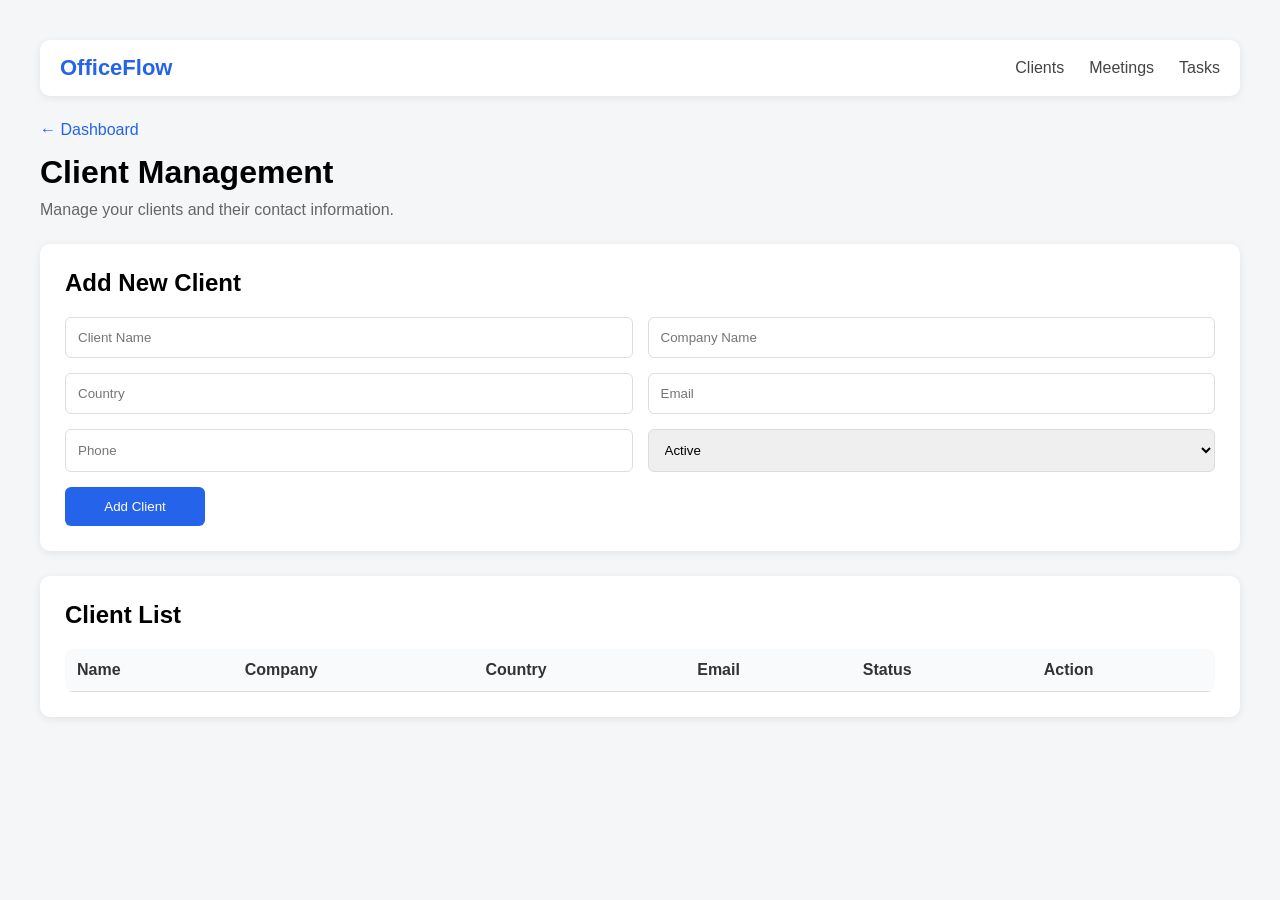
==== templates/clients.html @ b7284d7f "Initial commit - OfficeFlow" ====
<!DOCTYPE html>
<html lang="en">
<head>
    <meta charset="UTF-8">
    <meta name="viewport" content="width=device-width, initial-scale=1.0">

    <title>OfficeFlow - Clients</title>

    <link rel="stylesheet" href="/static/css/style.css">
</head>

<body>

<nav class="navbar">
    <div class="nav-brand">
        <a href="/">OfficeFlow</a>
    </div>

    <div class="nav-links">
        <a href="/clients">Clients</a>
        <a href="/meetings">Meetings</a>
        <a href="/tasks">Tasks</a>
    </div>
</nav>

    <div class="container">
        <a href="/" class="back-link">← Dashboard</a>

        <h1>Client Management</h1>

        <p>Manage your clients and their contact information.</p>

        <div class="card">

            <h2>Add New Client</h2>

            <form id="clientForm">

                <input
                    type="text"
                    id="name"
                    placeholder="Client Name"
                    required
                >

                <input
                    type="text"
                    id="company"
                    placeholder="Company Name"
                    required
                >

                <input
                    type="text"
                    id="country"
                    placeholder="Country"
                >

                <input
                    type="email"
                    id="email"
                    placeholder="Email"
                >

                <input
                    type="text"
                    id="phone"
                    placeholder="Phone"
                >

                <select id="status">
                    <option value="Active">Active</option>
                    <option value="Follow-up">Follow-up</option>
                    <option value="Inactive">Inactive</option>
                </select>

                <button type="submit">
                    Add Client
                </button>

            </form>

        </div>


        <div class="card">

            <h2>Client List</h2>

            <table>

                <thead>
                    <tr>
                        <th>Name</th>
                        <th>Company</th>
                        <th>Country</th>
                        <th>Email</th>
                        <th>Status</th>
                        <th>Action</th>
                    </tr>
                </thead>

                <tbody id="clientTableBody">

                </tbody>

            </table>

        </div>

    </div>

    <script src="/static/js/clients.js"></script>

</body>
</html>
---- static/css/style.css ----
* {
    box-sizing: border-box;
    margin: 0;
    padding: 0;
}

body {
    font-family: Arial, sans-serif;
    background-color: #f4f6f8;
    padding: 40px;
}

.container {
    max-width: 1200px;
    margin: auto;
}

h1 {
    margin-bottom: 10px;
}

p {
    margin-bottom: 25px;
    color: #666;
}

.card {
    background: white;
    padding: 25px;
    margin-bottom: 25px;
    border-radius: 10px;
    box-shadow: 0 2px 8px rgba(0, 0, 0, 0.08);
}

h2 {
    margin-bottom: 20px;
}

form {
    display: grid;
    grid-template-columns: repeat(2, 1fr);
    gap: 15px;
}

input,
select {
    padding: 12px;
    border: 1px solid #ddd;
    border-radius: 6px;
}

button {
    padding: 12px 18px;
    border: none;
    border-radius: 6px;
    cursor: pointer;
    background-color: #2563eb;
    color: white;
}

button:hover {
    opacity: 0.9;
}

table {
    width: 100%;
    border-collapse: collapse;
}

th,
td {
    padding: 12px;
    border-bottom: 1px solid #ddd;
    text-align: left;
}

th {
    background-color: #f8fafc;
}

td button {
    background-color: #dc2626;
}

/* Dashboard */

.dashboard-header {
    background: white;
    padding: 30px;
    margin-bottom: 25px;
    border-radius: 12px;
    box-shadow: 0 2px 8px rgba(0, 0, 0, 0.08);
}

.dashboard-header h1 {
    font-size: 32px;
    margin-bottom: 8px;
}

.dashboard-header p {
    margin-bottom: 0;
}


.dashboard-grid {
    display: grid;
    grid-template-columns: repeat(3, 1fr);
    gap: 20px;
}


.dashboard-card {
    background: white;
    padding: 25px;
    border-radius: 12px;
    box-shadow: 0 2px 8px rgba(0, 0, 0, 0.08);
}


.dashboard-card h2 {
    margin-bottom: 12px;
}


.dashboard-card p {
    min-height: 50px;
    margin-bottom: 20px;
}


.dashboard-card button {
    background-color: #2563eb;
}


.dashboard-footer {
    text-align: center;
    margin-top: 30px;
}

.dashboard-footer p {
    margin-bottom: 0;
    color: #777;
}

/* Navigation Bar */

.navbar {
    max-width: 1200px;
    margin: 0 auto 25px auto;
    padding: 15px 20px;

    background: white;
    border-radius: 10px;

    display: flex;
    justify-content: space-between;
    align-items: center;

    box-shadow: 0 2px 8px rgba(0, 0, 0, 0.08);
}

.nav-brand a {
    text-decoration: none;
    font-size: 22px;
    font-weight: bold;
    color: #2563eb;
}

.nav-links {
    display: flex;
    gap: 25px;
}

.nav-links a {
    text-decoration: none;
    color: #444;
    font-weight: 500;
}

.nav-links a:hover {
    color: #2563eb;
}

.back-link {
    display: inline-block;
    margin-bottom: 15px;

    text-decoration: none;
    color: #2563eb;
    font-weight: 500;
}

.back-link:hover {
    text-decoration: underline;
}

/* Form Improvements */

form button {
    grid-column: 1 / -1;
    width: fit-content;
    min-width: 140px;
}

input:focus,
select:focus {
    outline: none;
    border-color: #2563eb;
    box-shadow: 0 0 0 2px rgba(37, 99, 235, 0.1);
}


/* Table Improvements */

table {
    background: white;
    border-radius: 8px;
    overflow: hidden;
}

th {
    font-weight: 600;
    color: #333;
}

tr:hover {
    background-color: #f8fafc;
}

td button {
    font-size: 13px;
    padding: 8px 12px;
}


/* Responsive Design */

@media (max-width: 800px) {

    body {
        padding: 20px;
    }

    .dashboard-grid {
        grid-template-columns: 1fr;
    }

    form {
        grid-template-columns: 1fr;
    }

    .navbar {
        flex-direction: column;
        gap: 15px;
    }

    .nav-links {
        flex-wrap: wrap;
        justify-content: center;
    }

    table {
        display: block;
        overflow-x: auto;
        white-space: nowrap;
    }
}

/* Dashboard Summary Cards */

.summary-grid {
    display: grid;
    grid-template-columns: repeat(3, 1fr);
    gap: 20px;
    margin-bottom: 35px;
}

.summary-card {
    background: white;
    padding: 22px;
    border-radius: 12px;

    display: flex;
    justify-content: space-between;
    align-items: center;

    box-shadow: 0 2px 8px rgba(0, 0, 0, 0.08);
}

.summary-card h3 {
    margin-bottom: 8px;
    color: #555;
    font-size: 15px;
}

.summary-card p {
    margin: 0;
    font-size: 32px;
    font-weight: bold;
    color: #2563eb;
}

.summary-icon {
    font-size: 28px;
}


/* Dashboard Sections */

.section-heading {
    margin-bottom: 15px;
}

.section-heading h2 {
    margin-bottom: 5px;
}

.section-heading p {
    margin-bottom: 20px;
}


/* Quick Actions */

.quick-actions {
    display: flex;
    gap: 15px;
    margin-bottom: 35px;
}

.quick-actions a {
    text-decoration: none;
}

.quick-actions button {
    min-width: 160px;
}


/* Responsive Summary Cards */

@media (max-width: 800px) {

    .summary-grid {
        grid-template-columns: 1fr;
    }

    .quick-actions {
        flex-direction: column;
    }

    .quick-actions button {
        width: 100%;
    }
}
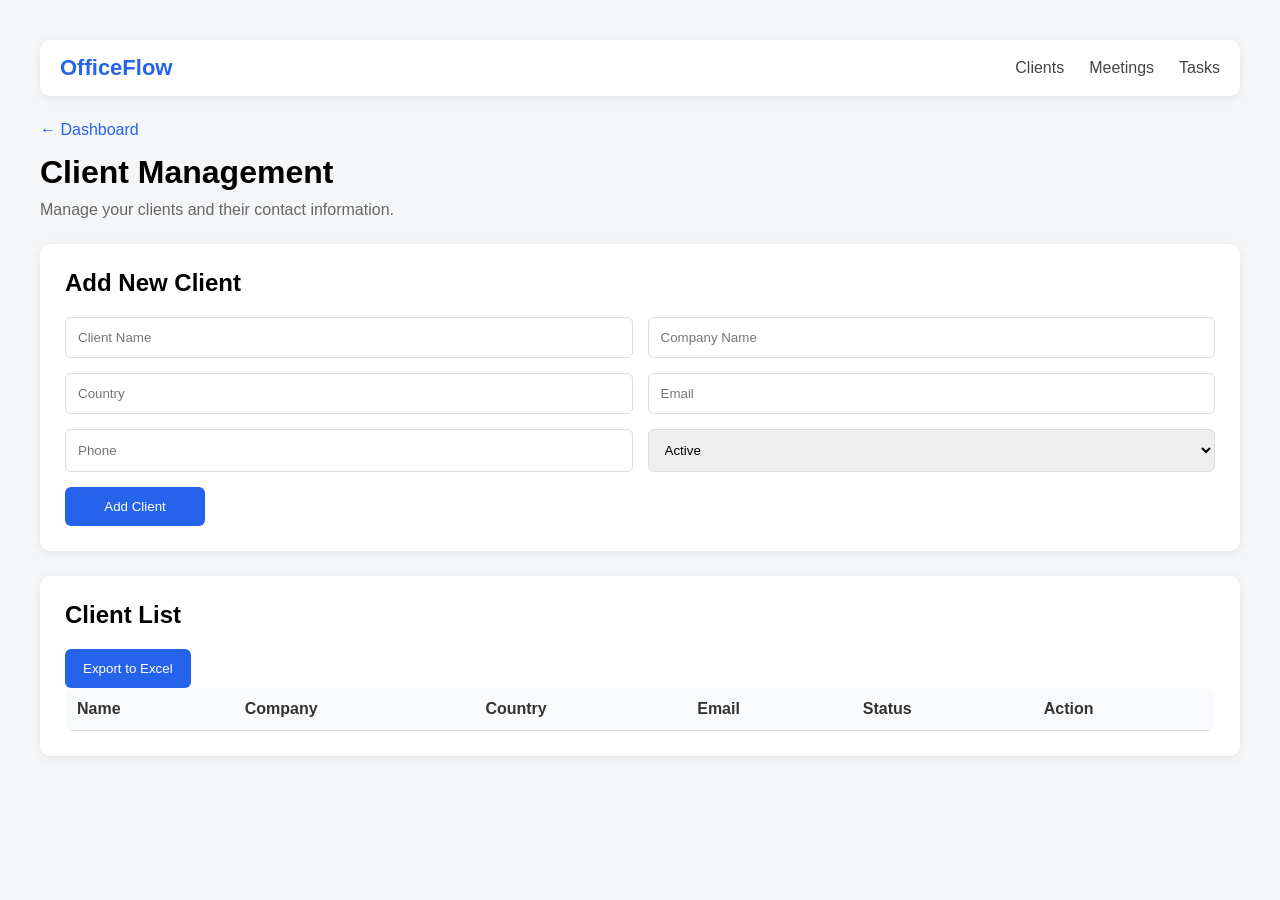
==== commit a9711e66: "Add reports analytics and Excel administrative exports" ====
--- a/templates/clients.html
+++ b/templates/clients.html
@@ -85,9 +85,13 @@
 
         <div class="card">
 
-            <h2>Client List</h2>
+    <h2>Client List</h2>
 
-            <table>
+    <button type="button" onclick="window.location.href='/export/clients'">
+        Export to Excel
+    </button>
+
+    <table>
 
                 <thead>
                     <tr>
